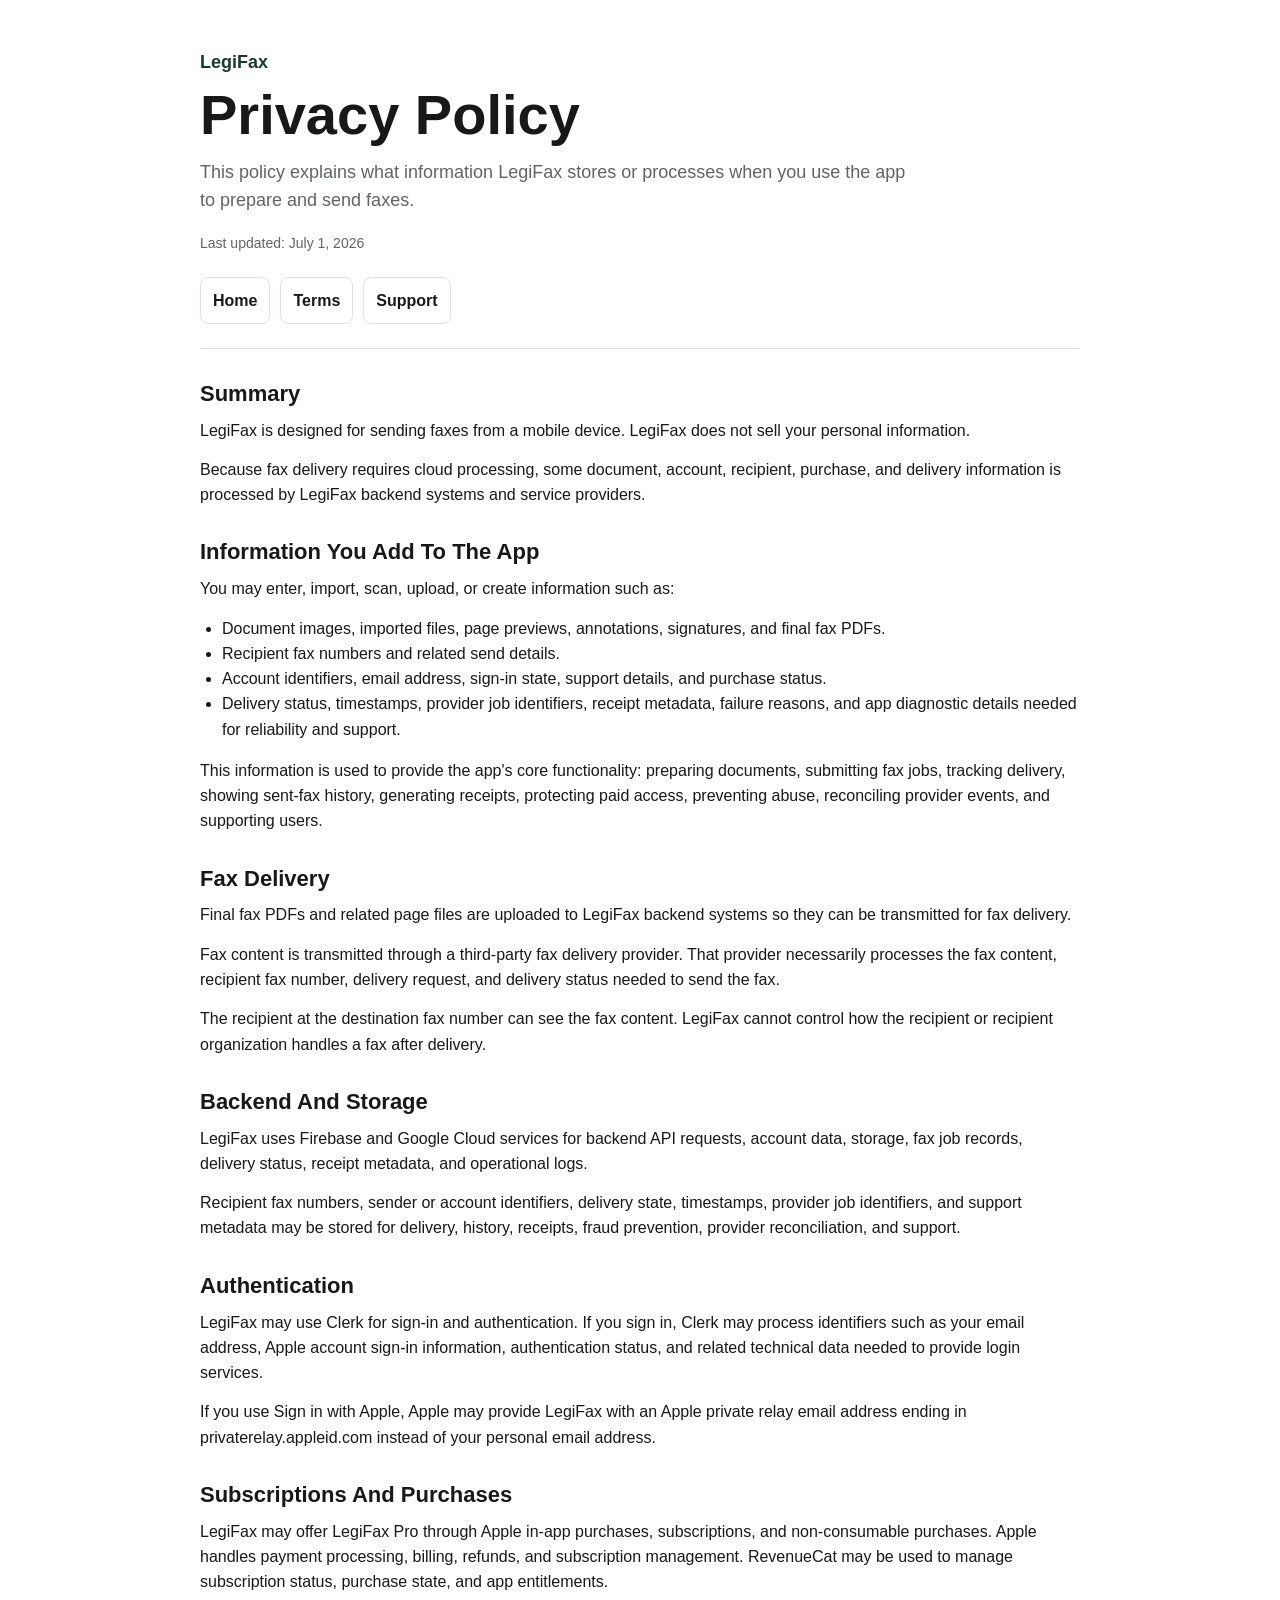
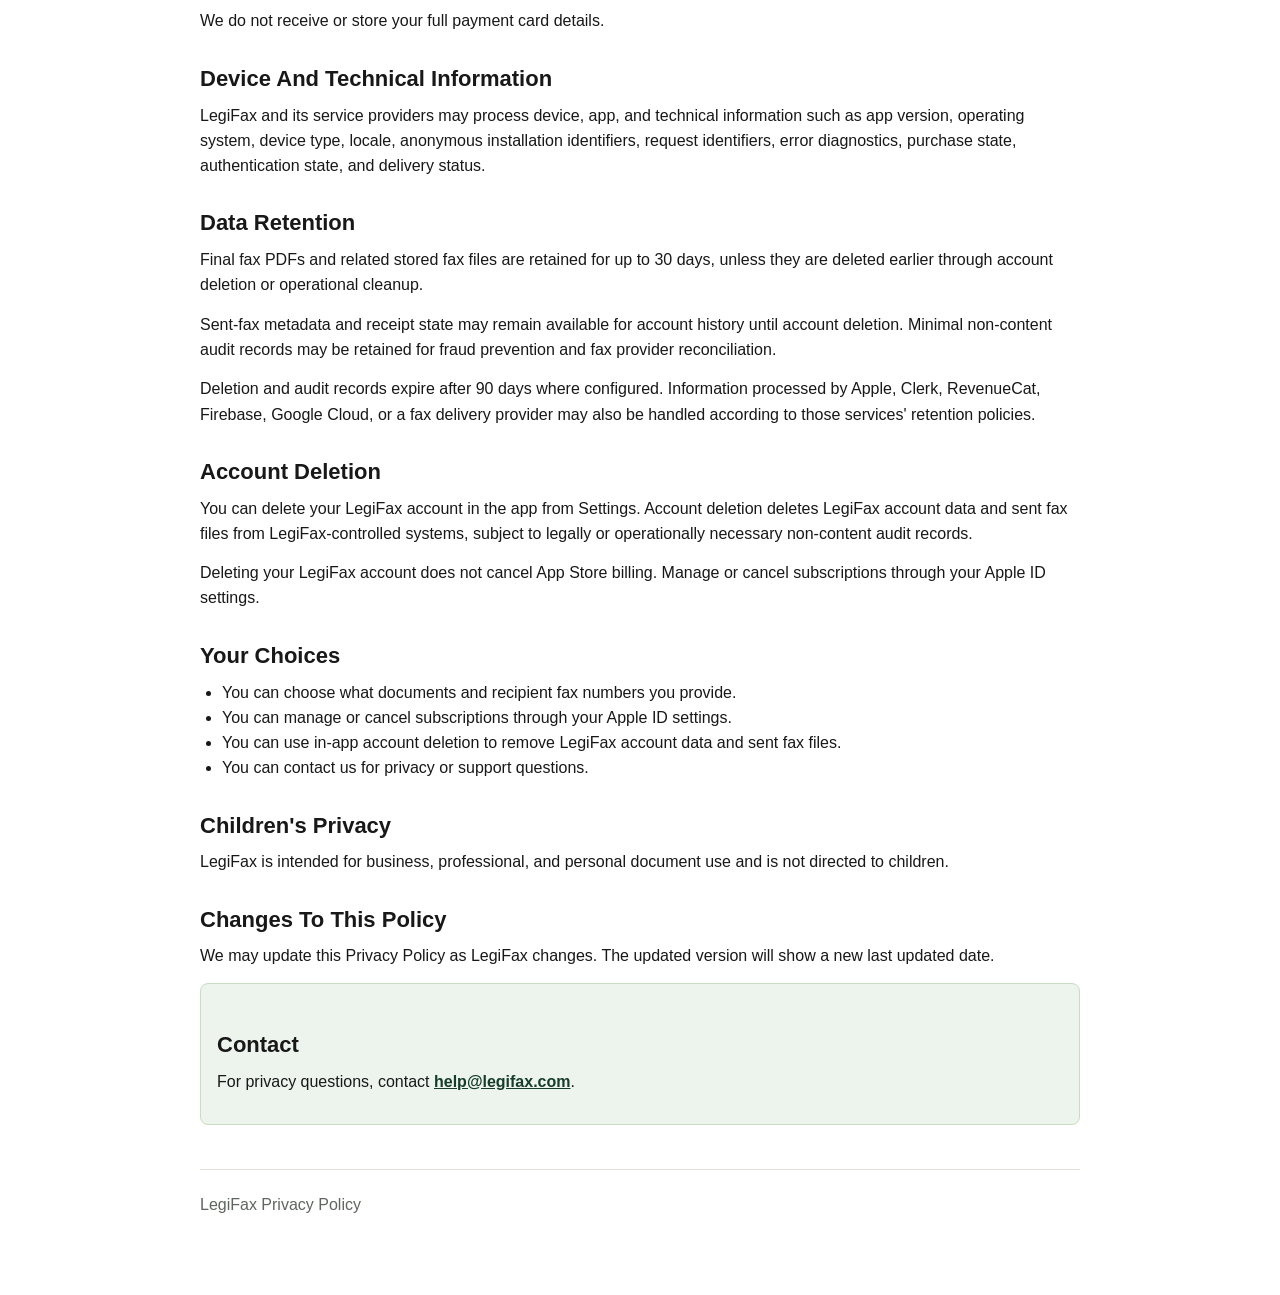
==== privacy/index.html @ 586e2b22 "Add LegiFax legal pages" ====
<!doctype html>
<html lang="en">
  <head>
    <meta charset="utf-8">
    <meta name="viewport" content="width=device-width, initial-scale=1">
    <title>LegiFax Privacy Policy</title>
    <link rel="stylesheet" href="../styles.css">
  </head>
  <body>
    <main class="page">
      <header>
        <p class="brand">LegiFax</p>
        <h1>Privacy Policy</h1>
        <p class="lede">This policy explains what information LegiFax stores or processes when you use the app to prepare and send faxes.</p>
        <p class="meta">Last updated: July 1, 2026</p>
        <nav class="nav" aria-label="Legal pages">
          <a href="../">Home</a>
          <a href="../terms/">Terms</a>
          <a href="../support/">Support</a>
        </nav>
      </header>

      <section>
        <h2>Summary</h2>
        <p>LegiFax is designed for sending faxes from a mobile device. LegiFax does not sell your personal information.</p>
        <p>Because fax delivery requires cloud processing, some document, account, recipient, purchase, and delivery information is processed by LegiFax backend systems and service providers.</p>
      </section>

      <section>
        <h2>Information You Add To The App</h2>
        <p>You may enter, import, scan, upload, or create information such as:</p>
        <ul>
          <li>Document images, imported files, page previews, annotations, signatures, and final fax PDFs.</li>
          <li>Recipient fax numbers and related send details.</li>
          <li>Account identifiers, email address, sign-in state, support details, and purchase status.</li>
          <li>Delivery status, timestamps, provider job identifiers, receipt metadata, failure reasons, and app diagnostic details needed for reliability and support.</li>
        </ul>
        <p>This information is used to provide the app's core functionality: preparing documents, submitting fax jobs, tracking delivery, showing sent-fax history, generating receipts, protecting paid access, preventing abuse, reconciling provider events, and supporting users.</p>
      </section>

      <section>
        <h2>Fax Delivery</h2>
        <p>Final fax PDFs and related page files are uploaded to LegiFax backend systems so they can be transmitted for fax delivery.</p>
        <p>Fax content is transmitted through a third-party fax delivery provider. That provider necessarily processes the fax content, recipient fax number, delivery request, and delivery status needed to send the fax.</p>
        <p>The recipient at the destination fax number can see the fax content. LegiFax cannot control how the recipient or recipient organization handles a fax after delivery.</p>
      </section>

      <section>
        <h2>Backend And Storage</h2>
        <p>LegiFax uses Firebase and Google Cloud services for backend API requests, account data, storage, fax job records, delivery status, receipt metadata, and operational logs.</p>
        <p>Recipient fax numbers, sender or account identifiers, delivery state, timestamps, provider job identifiers, and support metadata may be stored for delivery, history, receipts, fraud prevention, provider reconciliation, and support.</p>
      </section>

      <section>
        <h2>Authentication</h2>
        <p>LegiFax may use Clerk for sign-in and authentication. If you sign in, Clerk may process identifiers such as your email address, Apple account sign-in information, authentication status, and related technical data needed to provide login services.</p>
        <p>If you use Sign in with Apple, Apple may provide LegiFax with an Apple private relay email address ending in privaterelay.appleid.com instead of your personal email address.</p>
      </section>

      <section>
        <h2>Subscriptions And Purchases</h2>
        <p>LegiFax may offer LegiFax Pro through Apple in-app purchases, subscriptions, and non-consumable purchases. Apple handles payment processing, billing, refunds, and subscription management. RevenueCat may be used to manage subscription status, purchase state, and app entitlements.</p>
        <p>We do not receive or store your full payment card details.</p>
      </section>

      <section>
        <h2>Device And Technical Information</h2>
        <p>LegiFax and its service providers may process device, app, and technical information such as app version, operating system, device type, locale, anonymous installation identifiers, request identifiers, error diagnostics, purchase state, authentication state, and delivery status.</p>
      </section>

      <section>
        <h2>Data Retention</h2>
        <p>Final fax PDFs and related stored fax files are retained for up to 30 days, unless they are deleted earlier through account deletion or operational cleanup.</p>
        <p>Sent-fax metadata and receipt state may remain available for account history until account deletion. Minimal non-content audit records may be retained for fraud prevention and fax provider reconciliation.</p>
        <p>Deletion and audit records expire after 90 days where configured. Information processed by Apple, Clerk, RevenueCat, Firebase, Google Cloud, or a fax delivery provider may also be handled according to those services' retention policies.</p>
      </section>

      <section>
        <h2>Account Deletion</h2>
        <p>You can delete your LegiFax account in the app from Settings. Account deletion deletes LegiFax account data and sent fax files from LegiFax-controlled systems, subject to legally or operationally necessary non-content audit records.</p>
        <p>Deleting your LegiFax account does not cancel App Store billing. Manage or cancel subscriptions through your Apple ID settings.</p>
      </section>

      <section>
        <h2>Your Choices</h2>
        <ul>
          <li>You can choose what documents and recipient fax numbers you provide.</li>
          <li>You can manage or cancel subscriptions through your Apple ID settings.</li>
          <li>You can use in-app account deletion to remove LegiFax account data and sent fax files.</li>
          <li>You can contact us for privacy or support questions.</li>
        </ul>
      </section>

      <section>
        <h2>Children's Privacy</h2>
        <p>LegiFax is intended for business, professional, and personal document use and is not directed to children.</p>
      </section>

      <section>
        <h2>Changes To This Policy</h2>
        <p>We may update this Privacy Policy as LegiFax changes. The updated version will show a new last updated date.</p>
      </section>

      <section class="notice">
        <h2>Contact</h2>
        <p>For privacy questions, contact <a href="mailto:help@legifax.com">help@legifax.com</a>.</p>
      </section>

      <footer>
        <p>LegiFax Privacy Policy</p>
      </footer>
    </main>
  </body>
</html>
---- styles.css ----
:root {
  color-scheme: light;
  --bg: #ffffff;
  --surface: #ffffff;
  --text: #181818;
  --muted: #5f665f;
  --line: #e5e1d8;
  --accent: #173d2a;
  --accent-soft: #edf4ee;
}

* {
  box-sizing: border-box;
}

body {
  margin: 0;
  background: var(--bg);
  color: var(--text);
  font-family: "Avenir Next", "AvenirNext", Avenir, -apple-system, BlinkMacSystemFont, "Segoe UI", sans-serif;
  line-height: 1.58;
}

.page {
  width: min(880px, calc(100% - 40px));
  margin: 0 auto;
  padding: 48px 0 64px;
}

header {
  border-bottom: 1px solid var(--line);
  padding-bottom: 24px;
  margin-bottom: 32px;
}

.brand {
  color: var(--accent);
  font-size: 18px;
  font-weight: 800;
  letter-spacing: 0;
  margin: 0 0 10px;
}

h1 {
  font-size: clamp(34px, 6vw, 56px);
  line-height: 1.02;
  letter-spacing: 0;
  margin: 0 0 14px;
}

h2 {
  font-size: 22px;
  line-height: 1.22;
  margin: 32px 0 10px;
}

h3 {
  font-size: 17px;
  margin: 24px 0 8px;
}

p,
li {
  font-size: 16px;
}

p {
  margin: 0 0 14px;
}

ul {
  margin: 8px 0 16px;
  padding-left: 22px;
}

a {
  color: var(--accent);
  font-weight: 700;
}

.lede {
  color: var(--muted);
  font-size: 18px;
  max-width: 720px;
}

.meta {
  color: var(--muted);
  font-size: 14px;
  margin-top: 18px;
}

.card {
  background: var(--surface);
  border: 1px solid var(--line);
  border-radius: 8px;
  padding: 22px;
  margin: 20px 0;
}

.nav {
  display: flex;
  flex-wrap: wrap;
  gap: 10px;
  margin-top: 22px;
}

.nav a {
  background: var(--surface);
  border: 1px solid var(--line);
  border-radius: 8px;
  color: var(--text);
  padding: 10px 12px;
  text-decoration: none;
}

.notice {
  background: var(--accent-soft);
  border: 1px solid #c9dec0;
  border-radius: 8px;
  padding: 16px;
}

footer {
  border-top: 1px solid var(--line);
  color: var(--muted);
  font-size: 14px;
  margin-top: 44px;
  padding-top: 22px;
}

@media (max-width: 560px) {
  .page {
    width: min(100% - 28px, 880px);
    padding-top: 30px;
  }

  .card {
    padding: 18px;
  }
}
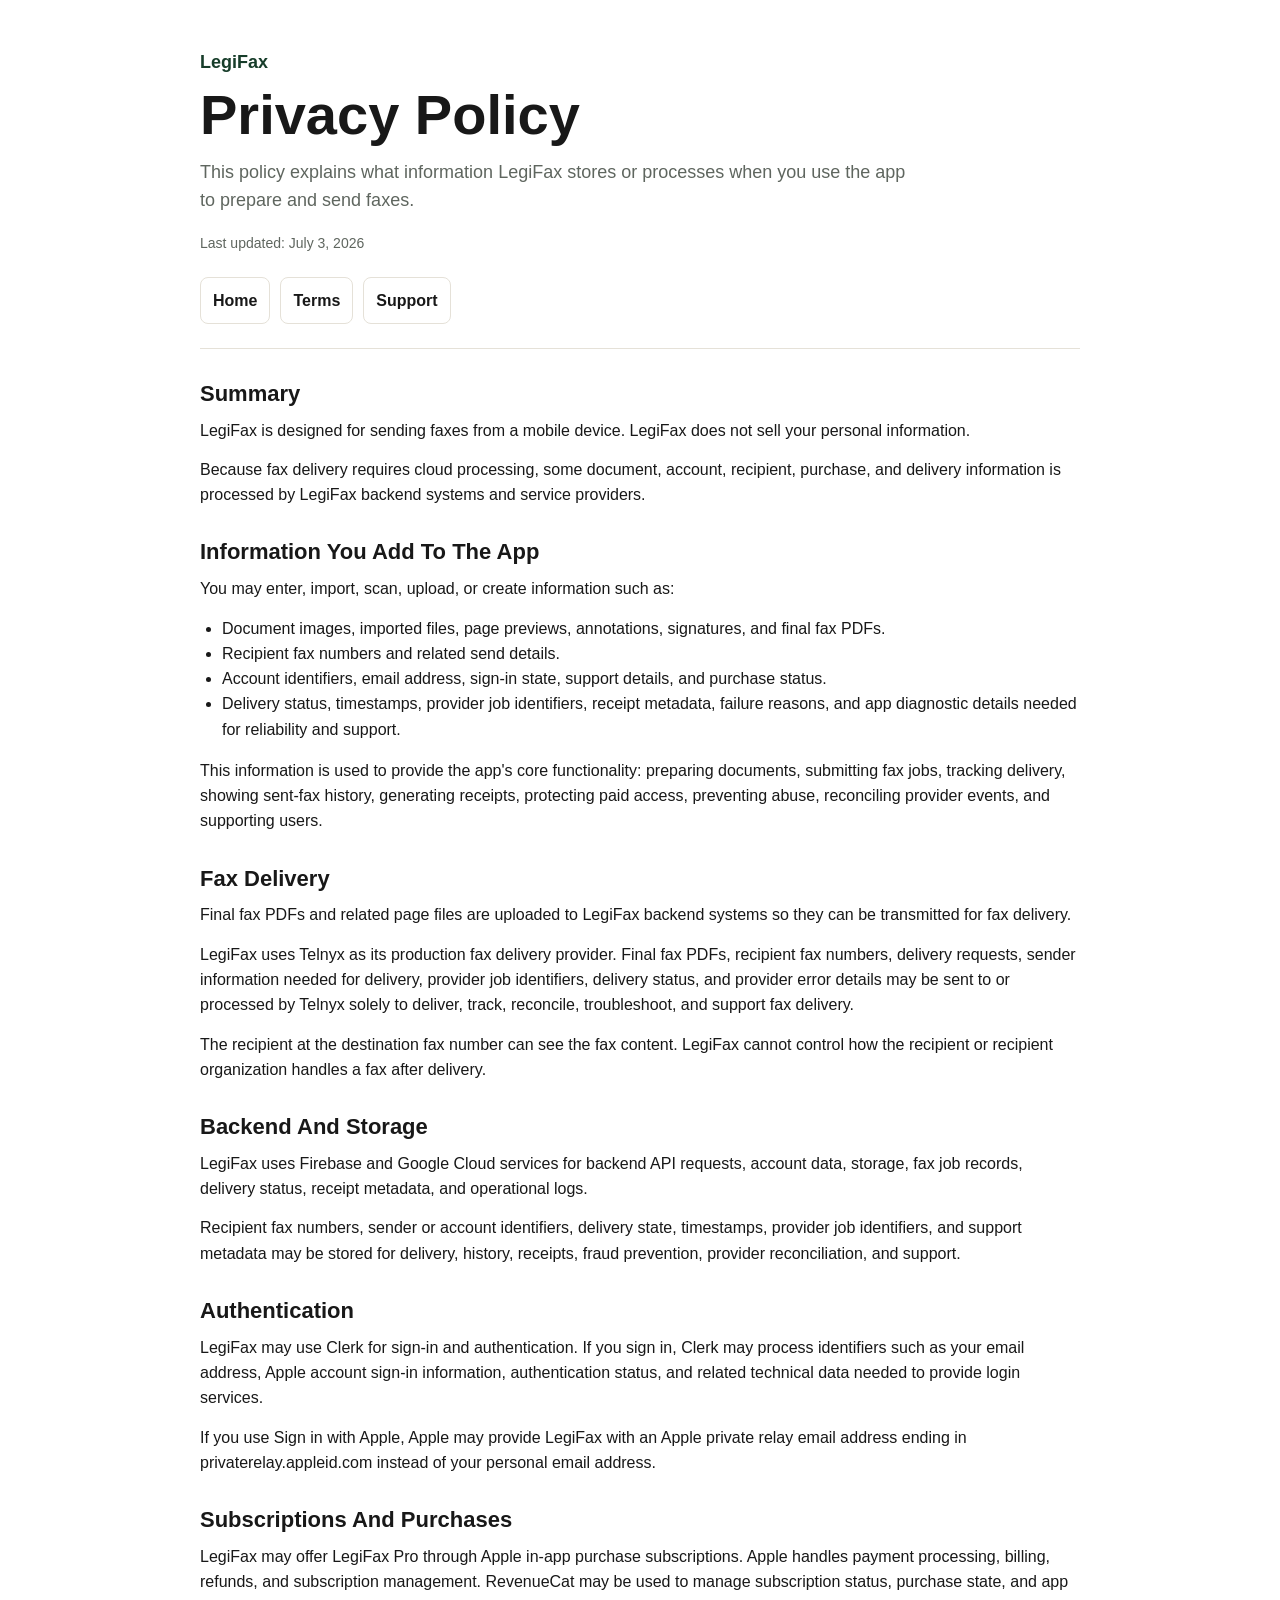
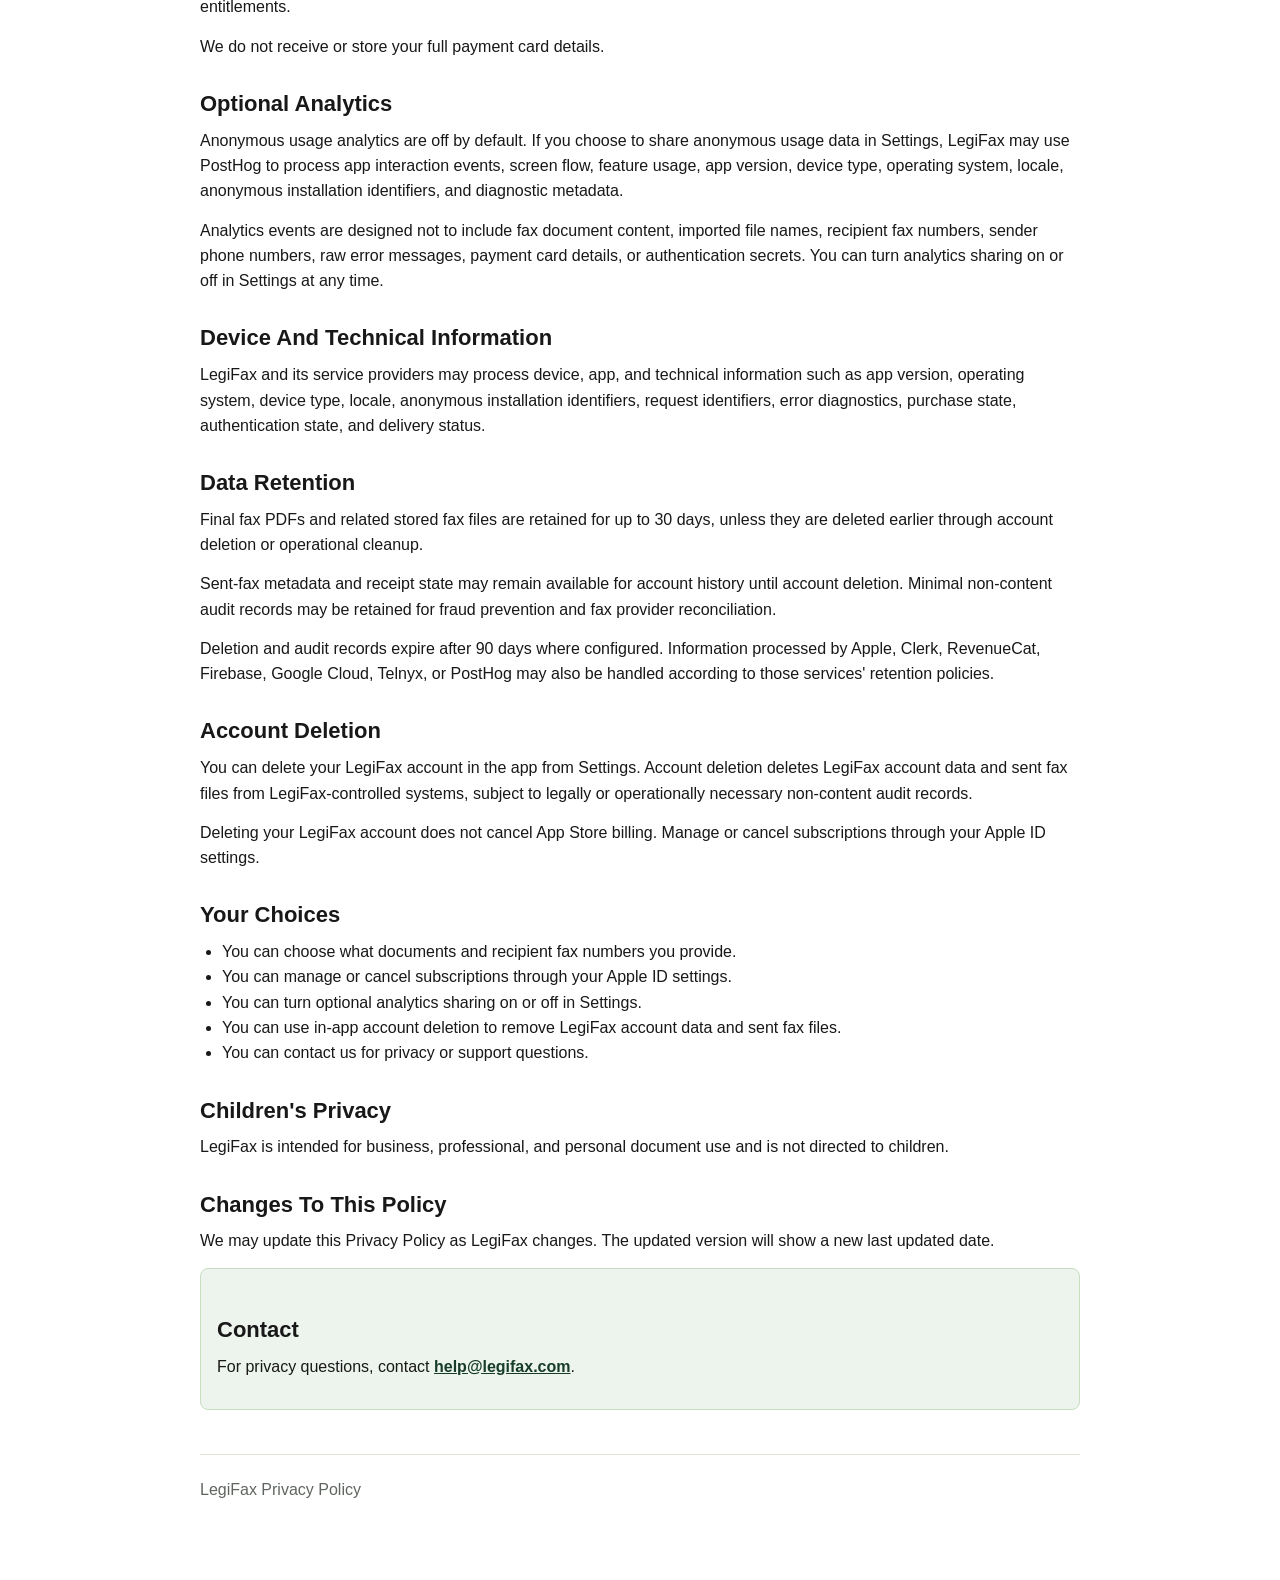
==== commit d28acbd3: "Update privacy disclosures for Telnyx and PostHog" ====
--- a/privacy/index.html
+++ b/privacy/index.html
@@ -12,7 +12,7 @@
         <p class="brand">LegiFax</p>
         <h1>Privacy Policy</h1>
         <p class="lede">This policy explains what information LegiFax stores or processes when you use the app to prepare and send faxes.</p>
-        <p class="meta">Last updated: July 1, 2026</p>
+        <p class="meta">Last updated: July 3, 2026</p>
         <nav class="nav" aria-label="Legal pages">
           <a href="../">Home</a>
           <a href="../terms/">Terms</a>
@@ -41,7 +41,7 @@
       <section>
         <h2>Fax Delivery</h2>
         <p>Final fax PDFs and related page files are uploaded to LegiFax backend systems so they can be transmitted for fax delivery.</p>
-        <p>Fax content is transmitted through a third-party fax delivery provider. That provider necessarily processes the fax content, recipient fax number, delivery request, and delivery status needed to send the fax.</p>
+        <p>LegiFax uses Telnyx as its production fax delivery provider. Final fax PDFs, recipient fax numbers, delivery requests, sender information needed for delivery, provider job identifiers, delivery status, and provider error details may be sent to or processed by Telnyx solely to deliver, track, reconcile, troubleshoot, and support fax delivery.</p>
         <p>The recipient at the destination fax number can see the fax content. LegiFax cannot control how the recipient or recipient organization handles a fax after delivery.</p>
       </section>
 
@@ -59,8 +59,14 @@
 
       <section>
         <h2>Subscriptions And Purchases</h2>
-        <p>LegiFax may offer LegiFax Pro through Apple in-app purchases, subscriptions, and non-consumable purchases. Apple handles payment processing, billing, refunds, and subscription management. RevenueCat may be used to manage subscription status, purchase state, and app entitlements.</p>
+        <p>LegiFax may offer LegiFax Pro through Apple in-app purchase subscriptions. Apple handles payment processing, billing, refunds, and subscription management. RevenueCat may be used to manage subscription status, purchase state, and app entitlements.</p>
         <p>We do not receive or store your full payment card details.</p>
+      </section>
+
+      <section>
+        <h2>Optional Analytics</h2>
+        <p>Anonymous usage analytics are off by default. If you choose to share anonymous usage data in Settings, LegiFax may use PostHog to process app interaction events, screen flow, feature usage, app version, device type, operating system, locale, anonymous installation identifiers, and diagnostic metadata.</p>
+        <p>Analytics events are designed not to include fax document content, imported file names, recipient fax numbers, sender phone numbers, raw error messages, payment card details, or authentication secrets. You can turn analytics sharing on or off in Settings at any time.</p>
       </section>
 
       <section>
@@ -72,7 +78,7 @@
         <h2>Data Retention</h2>
         <p>Final fax PDFs and related stored fax files are retained for up to 30 days, unless they are deleted earlier through account deletion or operational cleanup.</p>
         <p>Sent-fax metadata and receipt state may remain available for account history until account deletion. Minimal non-content audit records may be retained for fraud prevention and fax provider reconciliation.</p>
-        <p>Deletion and audit records expire after 90 days where configured. Information processed by Apple, Clerk, RevenueCat, Firebase, Google Cloud, or a fax delivery provider may also be handled according to those services' retention policies.</p>
+        <p>Deletion and audit records expire after 90 days where configured. Information processed by Apple, Clerk, RevenueCat, Firebase, Google Cloud, Telnyx, or PostHog may also be handled according to those services' retention policies.</p>
       </section>
 
       <section>
@@ -86,6 +92,7 @@
         <ul>
           <li>You can choose what documents and recipient fax numbers you provide.</li>
           <li>You can manage or cancel subscriptions through your Apple ID settings.</li>
+          <li>You can turn optional analytics sharing on or off in Settings.</li>
           <li>You can use in-app account deletion to remove LegiFax account data and sent fax files.</li>
           <li>You can contact us for privacy or support questions.</li>
         </ul>
